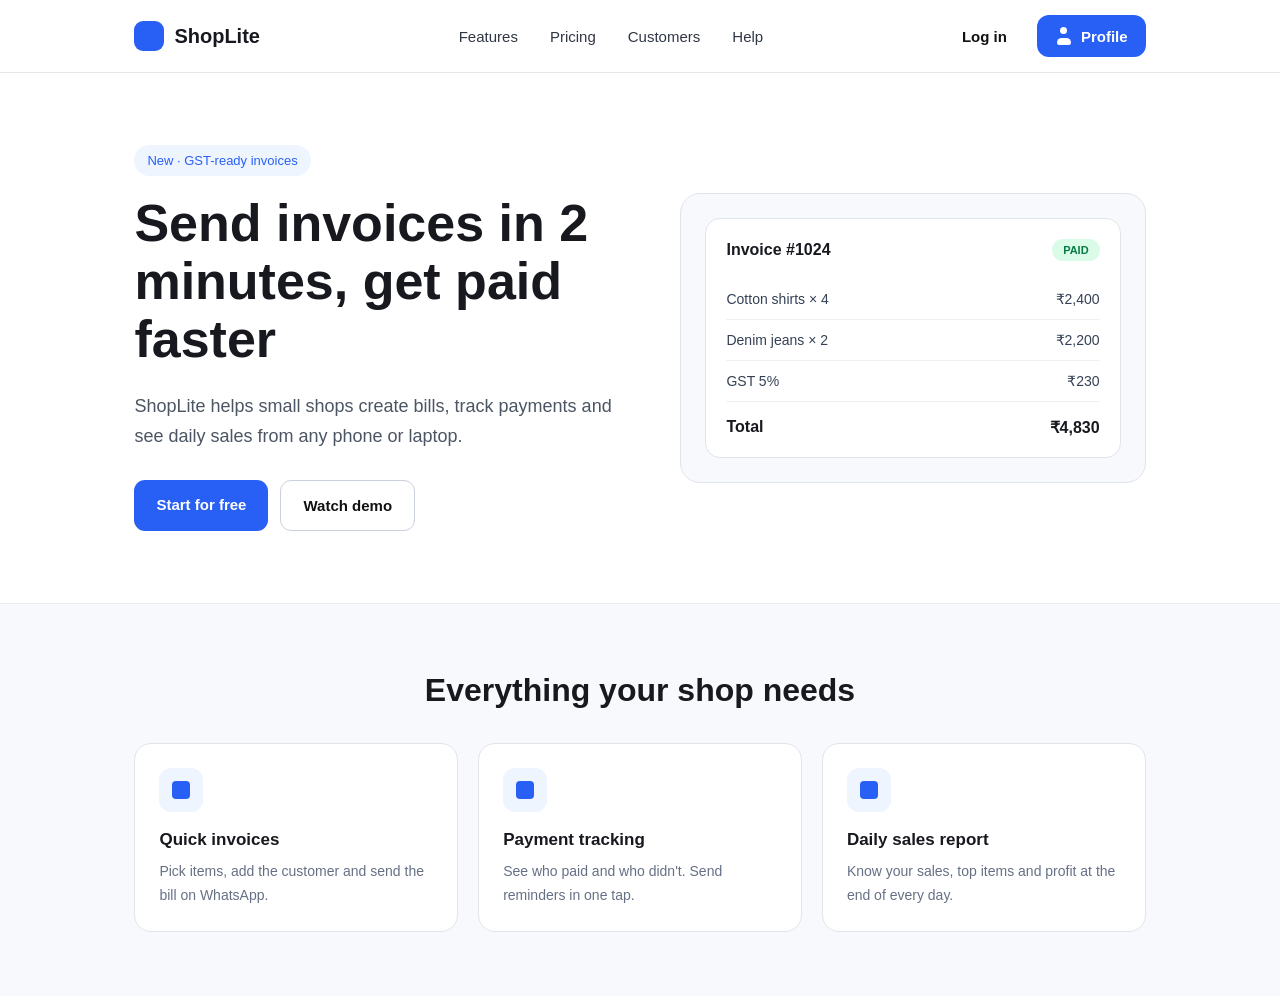
==== dash_board.html @ 72226149 "Add files via upload" ====
<!DOCTYPE html>
<html lang="en">
<head>
    <meta charset="UTF-8">
    <meta name="viewport" content="width=device-width, initial-scale=1.0">

    <title>ShopLite Dashboard</title>

    <link rel="stylesheet" href="dash_board.css">
</head>

<body>

    <!-- Navigation -->
    <header class="navbar">

        <div class="navbar-content">

            <a href="dashboard_screen.html" class="brand">
                <div class="logo-box"></div>
                <span>ShopLite</span>
            </a>

            <nav class="navigation">
                <a href="#features">Features</a>
                <a href="#pricing">Pricing</a>
                <a href="#customers">Customers</a>
                <a href="#help">Help</a>
            </nav>

            <div class="nav-actions">
                <a href="index.html" class="login-link">
                    Log in
                </a>

                <a href="profile.html" class="profile-button">
                    <span class="profile-icon"></span>
                    Profile
                </a>
            </div>

        </div>

    </header>

    <!-- Main Dashboard -->
    <main>

        <!-- Hero Section -->
        <section class="hero">

            <div class="hero-content">

                <div class="hero-text">

                    <p class="announcement">
                        New · GST-ready invoices
                    </p>

                    <h1>
                        Send invoices in 2
                        minutes, get paid
                        faster
                    </h1>

                    <p class="description">
                        ShopLite helps small shops create bills,
                        track payments and see daily sales from
                        any phone or laptop.
                    </p>

                    <div class="hero-buttons">

                        <a href="login_screen.html" class="primary-button">
                            Start for free
                        </a>

                        <a href="#features" class="secondary-button">
                            Watch demo
                        </a>

                    </div>

                </div>

                <!-- Invoice Preview -->
                <div class="invoice-background">

                    <div class="invoice-card">

                        <div class="invoice-heading">

                            <h2>Invoice #1024</h2>

                            <span class="paid-label">
                                PAID
                            </span>

                        </div>

                        <div class="invoice-row">
                            <span>Cotton shirts × 4</span>
                            <span>₹2,400</span>
                        </div>

                        <div class="invoice-row">
                            <span>Denim jeans × 2</span>
                            <span>₹2,200</span>
                        </div>

                        <div class="invoice-row">
                            <span>GST 5%</span>
                            <span>₹230</span>
                        </div>

                        <div class="invoice-total">
                            <strong>Total</strong>
                            <strong>₹4,830</strong>
                        </div>

                    </div>

                </div>

            </div>

        </section>

        <!-- Features Section -->
        <section class="features-section" id="features">

            <div class="features-content">

                <h2>Everything your shop needs</h2>

                <div class="feature-cards">

                    <div class="feature-card">

                        <div class="feature-icon">
                            <div class="small-icon"></div>
                        </div>

                        <h3>Quick invoices</h3>

                        <p>
                            Pick items, add the customer and send the
                            bill on WhatsApp.
                        </p>

                    </div>

                    <div class="feature-card">

                        <div class="feature-icon">
                            <div class="small-icon"></div>
                        </div>

                        <h3>Payment tracking</h3>

                        <p>
                            See who paid and who didn't. Send
                            reminders in one tap.
                        </p>

                    </div>

                    <div class="feature-card">

                        <div class="feature-icon">
                            <div class="small-icon"></div>
                        </div>

                        <h3>Daily sales report</h3>

                        <p>
                            Know your sales, top items and profit
                            at the end of every day.
                        </p>

                    </div>

                </div>

            </div>

        </section>

    </main>

</body>
</html>
---- dash_board.css ----
* {
    margin: 0;
    padding: 0;
    box-sizing: border-box;
}

body {
    font-family: Arial, sans-serif;
    color: #17191f;
}

/* Navigation */

.navbar {
    width: 100%;
    height: 73px;
    border-bottom: 1px solid #e5e7eb;
    background-color: white;
}

.navbar-content {
    width: 79%;
    height: 100%;
    margin: auto;
    display: flex;
    align-items: center;
    justify-content: space-between;
}

.brand {
    display: flex;
    align-items: center;
    text-decoration: none;
    color: #17191f;
    font-size: 20px;
    font-weight: bold;
}

.logo-box {
    width: 30px;
    height: 30px;
    background-color: #2860f5;
    border-radius: 9px;
    margin-right: 10px;
}

.navigation {
    display: flex;
    gap: 32px;
}

.navigation a {
    text-decoration: none;
    color: #303744;
    font-size: 15px;
}

.nav-actions {
    display: flex;
    align-items: center;
    gap: 30px;
}

.login-link {
    text-decoration: none;
    color: #111111;
    font-size: 15px;
    font-weight: bold;
}

.profile-button {
    display: flex;
    align-items: center;
    gap: 8px;
    padding: 12px 18px;
    background-color: #2860f5;
    color: white;
    text-decoration: none;
    border-radius: 12px;
    font-size: 15px;
    font-weight: bold;
}

/* Profile Icon */

.profile-icon {
    width: 18px;
    height: 18px;
    position: relative;
    display: inline-block;
}

.profile-icon::before {
    content: "";
    width: 7px;
    height: 7px;
    background-color: white;
    border-radius: 50%;
    position: absolute;
    top: 0;
    left: 5px;
}

.profile-icon::after {
    content: "";
    width: 14px;
    height: 7px;
    background-color: white;
    border-radius: 8px 8px 4px 4px;
    position: absolute;
    bottom: 0;
    left: 2px;
}

/* Hero Section */

.hero {
    background-color: white;
    padding: 72px 0;
}

.hero-content {
    width: 79%;
    margin: auto;
    display: flex;
    align-items: center;
    justify-content: space-between;
    gap: 40px;
}

.hero-text {
    width: 50%;
}

.announcement {
    display: inline-block;
    background-color: #eef5ff;
    color: #2860f5;
    padding: 8px 13px;
    border-radius: 20px;
    font-size: 13px;
    margin-bottom: 18px;
}

.hero-text h1 {
    font-size: 52px;
    line-height: 1.12;
    margin-bottom: 22px;
}

.description {
    font-size: 18px;
    line-height: 1.7;
    color: #4b5563;
    margin-bottom: 28px;
}

.hero-buttons {
    display: flex;
    gap: 12px;
}

.primary-button {
    display: inline-block;
    background-color: #2860f5;
    color: white;
    padding: 16px 22px;
    border-radius: 11px;
    text-decoration: none;
    font-size: 15px;
    font-weight: bold;
}

.secondary-button {
    display: inline-block;
    background-color: white;
    color: #111111;
    padding: 16px 22px;
    border: 1px solid #cbd1dc;
    border-radius: 11px;
    text-decoration: none;
    font-size: 15px;
    font-weight: bold;
}

/* Invoice Preview */

.invoice-background {
    width: 46%;
    background-color: #f7f9fc;
    border: 1px solid #e0e4eb;
    border-radius: 20px;
    padding: 24px;
}

.invoice-card {
    background-color: white;
    border: 1px solid #e0e4eb;
    border-radius: 15px;
    padding: 20px;
}

.invoice-heading {
    display: flex;
    align-items: center;
    justify-content: space-between;
    margin-bottom: 18px;
}

.invoice-heading h2 {
    font-size: 16px;
}

.paid-label {
    background-color: #d9fbe7;
    color: #087b45;
    padding: 5px 11px;
    border-radius: 15px;
    font-size: 11px;
    font-weight: bold;
}

.invoice-row {
    display: flex;
    justify-content: space-between;
    padding: 12px 0;
    border-bottom: 1px solid #edf0f4;
    color: #344054;
    font-size: 14px;
}

.invoice-total {
    display: flex;
    justify-content: space-between;
    padding-top: 16px;
    font-size: 16px;
}

/* Features Section */

.features-section {
    background-color: #f7f9fc;
    border-top: 1px solid #e8ebf0;
    padding: 68px 0 64px;
}

.features-content {
    width: 79%;
    margin: auto;
}

.features-content h2 {
    text-align: center;
    font-size: 32px;
    margin-bottom: 34px;
}

.feature-cards {
    display: flex;
    gap: 20px;
}

.feature-card {
    width: 33.33%;
    background-color: white;
    border: 1px solid #e0e4eb;
    border-radius: 17px;
    padding: 24px;
}

.feature-icon {
    width: 44px;
    height: 44px;
    background-color: #eef5ff;
    border-radius: 12px;
    display: flex;
    align-items: center;
    justify-content: center;
    margin-bottom: 18px;
}

.small-icon {
    width: 18px;
    height: 18px;
    background-color: #2860f5;
    border-radius: 4px;
}

.feature-card h3 {
    font-size: 17px;
    margin-bottom: 10px;
}

.feature-card p {
    font-size: 14px;
    line-height: 1.7;
    color: #667085;
}

/* Small Screen */

@media (max-width: 700px) {

    .navbar {
        height: auto;
        padding: 20px 0;
    }

    .navbar-content {
        width: 90%;
        flex-direction: column;
        gap: 20px;
    }

    .navigation {
        gap: 15px;
        flex-wrap: wrap;
        justify-content: center;
    }

    .nav-actions {
        gap: 20px;
    }

    .hero-content {
        width: 90%;
        flex-direction: column;
    }

    .hero-text {
        width: 100%;
    }

    .hero-text h1 {
        font-size: 38px;
    }

    .invoice-background {
        width: 100%;
    }

    .features-content {
        width: 90%;
    }

    .feature-cards {
        flex-direction: column;
    }

    .feature-card {
        width: 100%;
    }

}
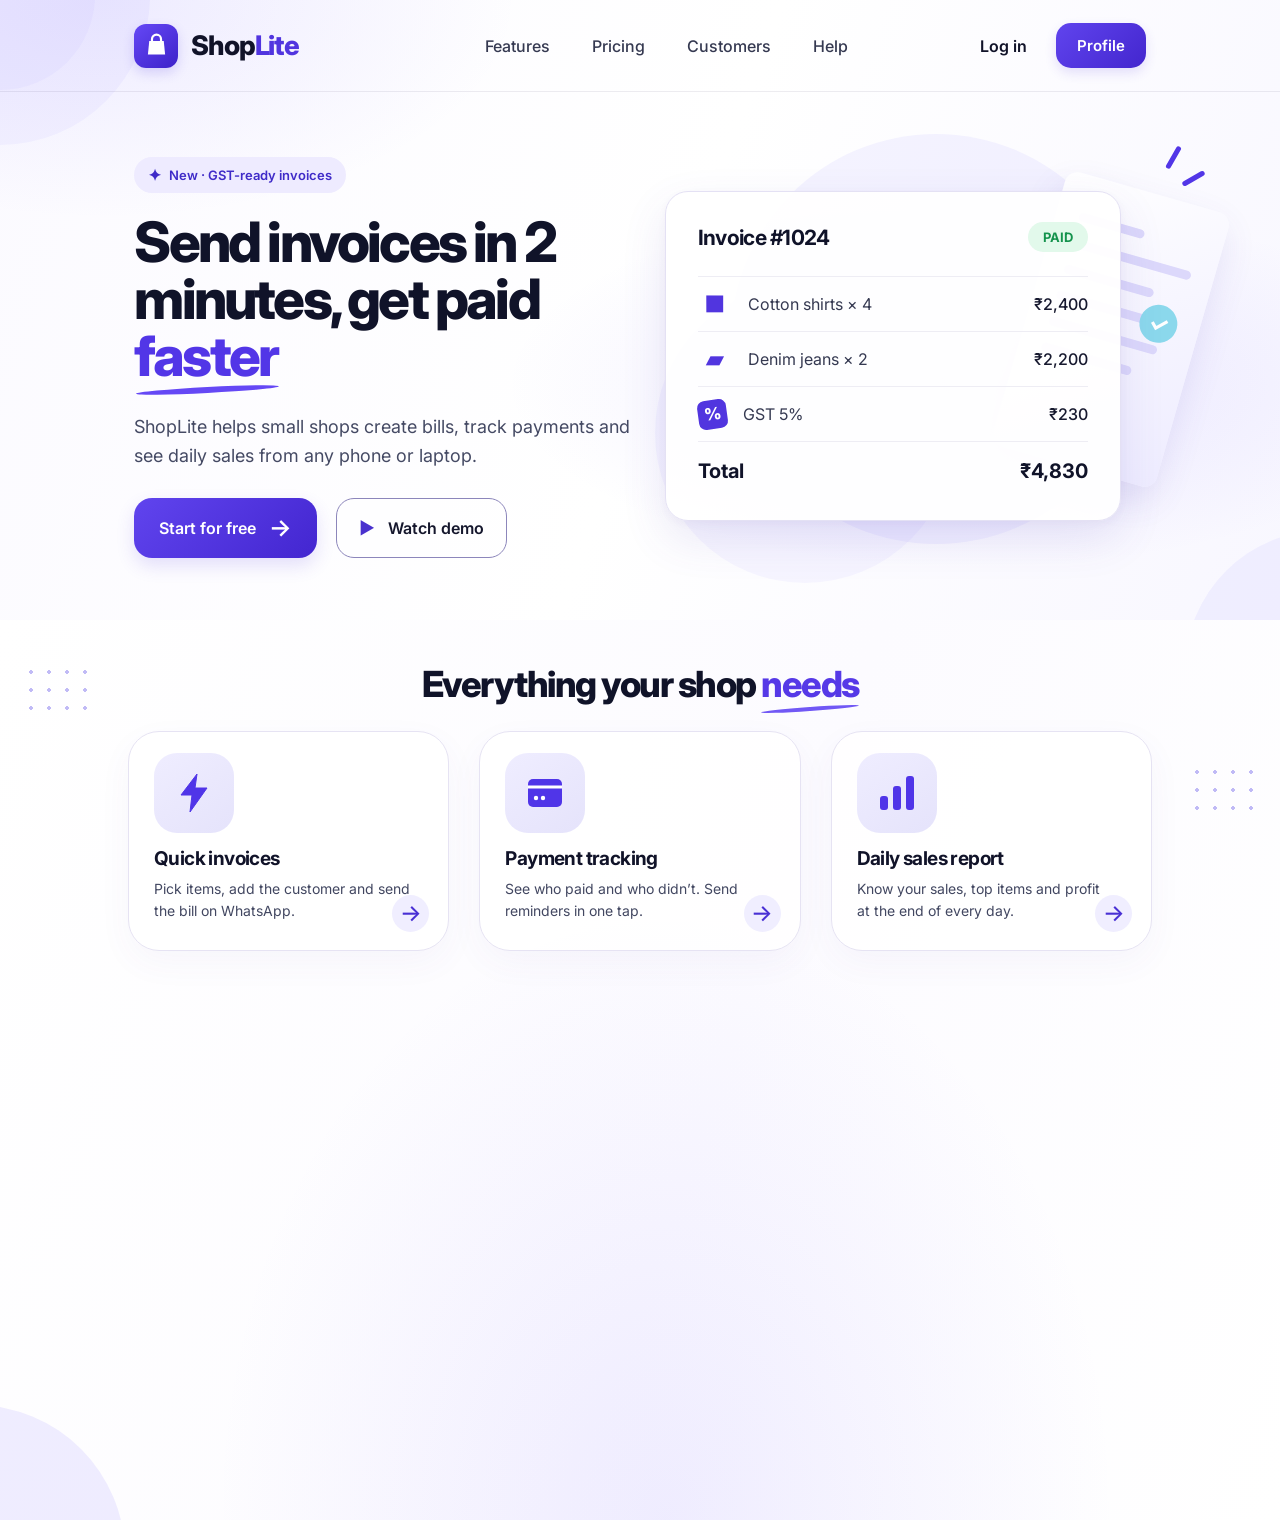
==== commit 5b0e8bf2: "ui enhancement" ====
--- a/dash_board.html
+++ b/dash_board.html
@@ -2,192 +2,223 @@
 <!DOCTYPE html>
 <html lang="en">
 <head>
-    <meta charset="UTF-8">
-    <meta name="viewport" content="width=device-width, initial-scale=1.0">
-
-    <title>ShopLite Dashboard</title>
-
-    <link rel="stylesheet" href="dash_board.css">
+  <meta charset="UTF-8">
+  <meta name="viewport" content="width=device-width, initial-scale=1.0">
+  <title>ShopLite - Simple Billing for Every Shop</title>
+  <link rel="stylesheet" href="dash_board.css">
+  <link rel="preconnect" href="https://fonts.googleapis.com">
+  <link rel="preconnect" href="https://fonts.gstatic.com" crossorigin>
+  <link href="https://fonts.googleapis.com/css2?family=Inter:wght@400;500;600;700;800&display=swap" rel="stylesheet">
 </head>
 
 <body>
 
-    <!-- Navigation -->
-    <header class="navbar">
-
-        <div class="navbar-content">
-
-            <a href="dashboard_screen.html" class="brand">
-                <div class="logo-box"></div>
-                <span>ShopLite</span>
+  <main class="page">
+
+    <!-- FIRST SECTION: NAVBAR + HERO -->
+    <section class="hero-section">
+
+      <header class="navbar">
+        <a href="#" class="logo">
+          <span class="logo-icon">
+            <svg viewBox="0 0 32 32" fill="none">
+              <path d="M8 11h16l1.5 15h-19L8 11Z" fill="white"/>
+              <path d="M11 12V9a5 5 0 0 1 10 0v3"
+                    stroke="white" stroke-width="2.4" stroke-linecap="round"/>
+            </svg>
+          </span>
+          <span class="logo-name">Shop<span>Lite</span></span>
+        </a>
+
+        <nav class="nav-links">
+          <a href="#features">Features</a>
+          <a href="#">Pricing</a>
+          <a href="#">Customers</a>
+          <a href="#">Help</a>
+        </nav>
+
+        <div class="nav-actions">
+          <a href="index.html" class="login-link">Log in</a>
+          <a href="profile.html" class="get-started">Profile</a>
+        </div>
+      </header>
+
+      <div class="hero-content">
+
+        <div class="hero-left">
+          <div class="announcement">
+            <span>✦</span>
+            New · GST-ready invoices
+          </div>
+
+          <h1>
+            Send invoices in 2<br>
+            minutes, get paid<br>
+            <span class="highlight-word">faster</span>
+          </h1>
+
+          <p class="hero-description">
+            ShopLite helps small shops create bills, track payments and see
+            daily sales from any phone or laptop.
+          </p>
+
+          <div class="hero-buttons">
+            <a href="#" class="primary-button">
+              Start for free
+              <span class="arrow">→</span>
             </a>
 
-            <nav class="navigation">
-                <a href="#features">Features</a>
-                <a href="#pricing">Pricing</a>
-                <a href="#customers">Customers</a>
-                <a href="#help">Help</a>
-            </nav>
-
-            <div class="nav-actions">
-                <a href="index.html" class="login-link">
-                    Log in
-                </a>
-
-                <a href="profile.html" class="profile-button">
-                    <span class="profile-icon"></span>
-                    Profile
-                </a>
-            </div>
-
-        </div>
-
-    </header>
-
-    <!-- Main Dashboard -->
-    <main>
-
-        <!-- Hero Section -->
-        <section class="hero">
-
-            <div class="hero-content">
-
-                <div class="hero-text">
-
-                    <p class="announcement">
-                        New · GST-ready invoices
-                    </p>
-
-                    <h1>
-                        Send invoices in 2
-                        minutes, get paid
-                        faster
-                    </h1>
-
-                    <p class="description">
-                        ShopLite helps small shops create bills,
-                        track payments and see daily sales from
-                        any phone or laptop.
-                    </p>
-
-                    <div class="hero-buttons">
-
-                        <a href="login_screen.html" class="primary-button">
-                            Start for free
-                        </a>
-
-                        <a href="#features" class="secondary-button">
-                            Watch demo
-                        </a>
-
-                    </div>
-
-                </div>
-
-                <!-- Invoice Preview -->
-                <div class="invoice-background">
-
-                    <div class="invoice-card">
-
-                        <div class="invoice-heading">
-
-                            <h2>Invoice #1024</h2>
-
-                            <span class="paid-label">
-                                PAID
-                            </span>
-
-                        </div>
-
-                        <div class="invoice-row">
-                            <span>Cotton shirts × 4</span>
-                            <span>₹2,400</span>
-                        </div>
-
-                        <div class="invoice-row">
-                            <span>Denim jeans × 2</span>
-                            <span>₹2,200</span>
-                        </div>
-
-                        <div class="invoice-row">
-                            <span>GST 5%</span>
-                            <span>₹230</span>
-                        </div>
-
-                        <div class="invoice-total">
-                            <strong>Total</strong>
-                            <strong>₹4,830</strong>
-                        </div>
-
-                    </div>
-
-                </div>
-
-            </div>
-
-        </section>
-
-        <!-- Features Section -->
-        <section class="features-section" id="features">
-
-            <div class="features-content">
-
-                <h2>Everything your shop needs</h2>
-
-                <div class="feature-cards">
-
-                    <div class="feature-card">
-
-                        <div class="feature-icon">
-                            <div class="small-icon"></div>
-                        </div>
-
-                        <h3>Quick invoices</h3>
-
-                        <p>
-                            Pick items, add the customer and send the
-                            bill on WhatsApp.
-                        </p>
-
-                    </div>
-
-                    <div class="feature-card">
-
-                        <div class="feature-icon">
-                            <div class="small-icon"></div>
-                        </div>
-
-                        <h3>Payment tracking</h3>
-
-                        <p>
-                            See who paid and who didn't. Send
-                            reminders in one tap.
-                        </p>
-
-                    </div>
-
-                    <div class="feature-card">
-
-                        <div class="feature-icon">
-                            <div class="small-icon"></div>
-                        </div>
-
-                        <h3>Daily sales report</h3>
-
-                        <p>
-                            Know your sales, top items and profit
-                            at the end of every day.
-                        </p>
-
-                    </div>
-
-                </div>
-
-            </div>
-
-        </section>
-
-    </main>
+            <a href="#" class="secondary-button">
+              <span class="play-icon">▶</span>
+              Watch demo
+            </a>
+          </div>
+        </div>
+
+        <!-- INVOICE ILLUSTRATION -->
+        <div class="hero-visual">
+
+          <div class="visual-orb orb-one"></div>
+          <div class="visual-orb orb-two"></div>
+
+          <div class="invoice-card">
+
+            <div class="invoice-header">
+              <h2>Invoice #1024</h2>
+              <span class="paid-label">PAID</span>
+            </div>
+
+            <div class="invoice-row">
+              <span class="item-icon shirt-icon">◆</span>
+              <span class="item-name">Cotton shirts × 4</span>
+              <span class="item-price">₹2,400</span>
+            </div>
+
+            <div class="invoice-row">
+              <span class="item-icon jeans-icon">▰</span>
+              <span class="item-name">Denim jeans × 2</span>
+              <span class="item-price">₹2,200</span>
+            </div>
+
+            <div class="invoice-row">
+              <span class="item-icon gst-icon">%</span>
+              <span class="item-name">GST 5%</span>
+              <span class="item-price">₹230</span>
+            </div>
+
+            <div class="invoice-total">
+              <strong>Total</strong>
+              <strong>₹4,830</strong>
+            </div>
+
+          </div>
+
+          <div class="floating-invoice">
+            <div class="paper-line line-short"></div>
+            <div class="paper-line"></div>
+            <div class="paper-line line-medium"></div>
+            <div class="paper-line"></div>
+            <div class="paper-line line-long"></div>
+            <div class="paper-line line-medium"></div>
+            <div class="check-circle">✓</div>
+          </div>
+
+          <div class="spark spark-one"></div>
+          <div class="spark spark-two"></div>
+
+        </div>
+      </div>
+
+      <div class="hero-decoration hero-decoration-left"></div>
+      <div class="hero-decoration hero-decoration-right"></div>
+
+    </section>
+
+
+    <!-- SECOND SECTION: FEATURES -->
+    <section class="features-section" id="features">
+
+      <div class="dot-pattern dots-left"></div>
+      <div class="dot-pattern dots-right"></div>
+      <div class="bottom-decoration"></div>
+
+      <div class="features-container">
+
+        <h2 class="features-heading">
+          Everything your shop <span>needs</span>
+        </h2>
+
+        <div class="feature-cards">
+
+          <!-- CARD 1 -->
+          <article class="feature-card">
+            <div class="feature-icon">
+              <svg viewBox="0 0 48 48" fill="none">
+                <path d="M27 5L11 26h11l-2 17 17-24H25l2-14Z"
+                      fill="#5035E8" stroke="#5035E8"
+                      stroke-linejoin="round"/>
+              </svg>
+            </div>
+
+            <h3>Quick invoices</h3>
+            <p>
+              Pick items, add the customer and send the
+              bill on WhatsApp.
+            </p>
+
+            <a href="#" class="card-arrow">→</a>
+          </article>
+
+
+          <!-- CARD 2 -->
+          <article class="feature-card">
+            <div class="feature-icon">
+              <svg viewBox="0 0 48 48" fill="none">
+                <rect x="7" y="10" width="34" height="28" rx="5"
+                      fill="#5035E8"/>
+                <path d="M7 18h34" stroke="white" stroke-width="3"/>
+                <circle cx="15" cy="29" r="2.2" fill="white"/>
+                <circle cx="22" cy="29" r="2.2" fill="white"/>
+              </svg>
+            </div>
+
+            <h3>Payment tracking</h3>
+            <p>
+              See who paid and who didn’t. Send
+              reminders in one tap.
+            </p>
+
+            <a href="#" class="card-arrow">→</a>
+          </article>
+
+
+          <!-- CARD 3 -->
+          <article class="feature-card">
+            <div class="feature-icon">
+              <svg viewBox="0 0 48 48" fill="none">
+                <rect x="7" y="27" width="8" height="14" rx="3"
+                      fill="#5035E8"/>
+                <rect x="20" y="17" width="8" height="24" rx="3"
+                      fill="#5035E8"/>
+                <rect x="33" y="7" width="8" height="34" rx="3"
+                      fill="#5035E8"/>
+              </svg>
+            </div>
+
+            <h3>Daily sales report</h3>
+            <p>
+              Know your sales, top items and profit at the
+              end of every day.
+            </p>
+
+            <a href="#" class="card-arrow">→</a>
+          </article>
+
+        </div>
+      </div>
+    </section>
+
+  </main>
 
 </body>
 </html>
--- a/dash_board.css
+++ b/dash_board.css
@@ -1,355 +1,833 @@
 
 * {
-    margin: 0;
-    padding: 0;
-    box-sizing: border-box;
+  margin: 0;
+  padding: 0;
+  box-sizing: border-box;
+}
+
+html {
+  scroll-behavior: smooth;
+  scroll-snap-type: y mandatory;
 }
 
 body {
-    font-family: Arial, sans-serif;
-    color: #17191f;
-}
-
-/* Navigation */
+  font-family: "Inter", sans-serif;
+  color: #101329;
+  background: #ffffff;
+  overflow-x: hidden;
+}
+
+a {
+  text-decoration: none;
+  color: inherit;
+}
+
+.page {
+  width: 100%;
+}
+
+/* =========================
+   FIRST SECTION
+========================= */
+
+.hero-section {
+  height: 620px;
+  min-height: 620px;
+  position: relative;
+  overflow: hidden;
+  scroll-snap-align: start;
+  background:
+    radial-gradient(ellipse at 76% 62%, rgba(112, 91, 255, 0.12), transparent 34%),
+    radial-gradient(ellipse at 8% 0%, rgba(113, 97, 255, 0.10), transparent 25%),
+    linear-gradient(110deg, #fbfaff 0%, #ffffff 52%, #f8f7ff 100%);
+}
+
+/* NAVBAR */
 
 .navbar {
-    width: 100%;
-    height: 73px;
-    border-bottom: 1px solid #e5e7eb;
-    background-color: white;
-}
-
-.navbar-content {
-    width: 79%;
-    height: 100%;
-    margin: auto;
+  width: 100%;
+  height: 92px;
+  padding: 0 10.5%;
+  display: flex;
+  align-items: center;
+  justify-content: space-between;
+  border-bottom: 1px solid rgba(26, 24, 66, 0.08);
+  position: relative;
+  z-index: 5;
+}
+
+.logo {
+  display: flex;
+  align-items: center;
+  gap: 13px;
+}
+
+.logo-icon {
+  width: 44px;
+  height: 44px;
+  border-radius: 12px;
+  background: linear-gradient(140deg, #6548f6, #3d22c9);
+  display: flex;
+  align-items: center;
+  justify-content: center;
+  box-shadow: 0 5px 12px rgba(78, 53, 221, 0.18);
+}
+
+.logo-icon svg {
+  width: 29px;
+  height: 29px;
+}
+
+.logo-name {
+  font-size: 27px;
+  font-weight: 800;
+  letter-spacing: -1.2px;
+  color: #111329;
+}
+
+.logo-name span {
+  color: #5135df;
+}
+
+.nav-links {
+  display: flex;
+  align-items: center;
+  gap: 42px;
+  margin-left: 55px;
+}
+
+.nav-links a {
+  color: #353951;
+  font-size: 16px;
+  font-weight: 500;
+  transition: color 0.2s ease;
+}
+
+.nav-links a:hover {
+  color: #5035e8;
+}
+
+.nav-actions {
+  display: flex;
+  align-items: center;
+  gap: 29px;
+}
+
+.login-link {
+  font-size: 16px;
+  font-weight: 600;
+  color: #111329;
+}
+
+.get-started {
+  background: linear-gradient(135deg, #6044ee, #4326ce);
+  color: #ffffff;
+  padding: 13px 21px;
+  border-radius: 15px;
+  font-size: 15px;
+  font-weight: 600;
+  box-shadow: 0 5px 12px rgba(78, 53, 221, 0.14);
+}
+
+/* HERO CONTENT */
+
+.hero-content {
+  width: 79%;
+  max-width: 1192px;
+  height: 528px;
+  margin: 0 auto;
+  display: grid;
+  grid-template-columns: 1fr 1fr;
+  align-items: center;
+  position: relative;
+  z-index: 2;
+}
+
+.hero-left {
+  padding-top: 3px;
+  position: relative;
+  z-index: 3;
+}
+
+.announcement {
+  display: inline-flex;
+  align-items: center;
+  gap: 8px;
+  background: #eeebff;
+  color: #3f2bc8;
+  padding: 8px 14px;
+  border-radius: 30px;
+  font-size: 13px;
+  font-weight: 600;
+  margin-bottom: 21px;
+}
+
+.announcement span {
+  font-size: 16px;
+}
+
+.hero-left h1 {
+  font-size: clamp(42px, 4.35vw, 64px);
+  line-height: 1.02;
+  font-weight: 800;
+  letter-spacing: -2.8px;
+  color: #101329;
+}
+
+.highlight-word {
+  color: #5236e7;
+  position: relative;
+  display: inline-block;
+}
+
+.highlight-word::after {
+  content: "";
+  position: absolute;
+  left: 2px;
+  bottom: -8px;
+  width: 100%;
+  height: 6px;
+  border-radius: 100%;
+  background: #6548f5;
+  transform: rotate(-3deg);
+}
+
+.hero-description {
+  max-width: 565px;
+  color: #454a64;
+  font-size: 18px;
+  line-height: 1.65;
+  margin-top: 27px;
+}
+
+.hero-buttons {
+  display: flex;
+  align-items: center;
+  gap: 19px;
+  margin-top: 27px;
+}
+
+.primary-button,
+.secondary-button {
+  height: 60px;
+  display: inline-flex;
+  align-items: center;
+  justify-content: center;
+  gap: 13px;
+  border-radius: 18px;
+  font-size: 16px;
+  font-weight: 600;
+}
+
+.primary-button {
+  padding: 0 25px;
+  color: #ffffff;
+  background: linear-gradient(135deg, #6044ee, #4326d0);
+  box-shadow: 0 8px 18px rgba(78, 53, 221, 0.15);
+}
+
+.primary-button .arrow {
+  font-size: 24px;
+  line-height: 1;
+}
+
+.secondary-button {
+  padding: 0 22px;
+  color: #15172d;
+  background: rgba(255, 255, 255, 0.72);
+  border: 1.5px solid #8c86bb;
+}
+
+.play-icon {
+  color: #4931ce;
+  font-size: 17px;
+}
+
+/* INVOICE VISUAL */
+
+.hero-visual {
+  height: 100%;
+  position: relative;
+  display: flex;
+  align-items: center;
+  justify-content: center;
+}
+
+.visual-orb {
+  position: absolute;
+  border-radius: 50%;
+  background: rgba(119, 102, 255, 0.07);
+}
+
+.orb-one {
+  width: 410px;
+  height: 410px;
+  right: 1%;
+  top: 8%;
+}
+
+.orb-two {
+  width: 300px;
+  height: 300px;
+  left: 3%;
+  bottom: 7%;
+  background: rgba(128, 113, 255, 0.06);
+}
+
+.invoice-card {
+  width: min(100%, 456px);
+  min-height: 330px;
+  background: rgba(255, 255, 255, 0.96);
+  border: 1px solid #e4e1f4;
+  border-radius: 23px;
+  padding: 30px 32px 22px;
+  position: relative;
+  z-index: 3;
+  box-shadow:
+    0 18px 45px rgba(91, 75, 180, 0.12),
+    0 3px 8px rgba(68, 56, 140, 0.04);
+}
+
+.invoice-header {
+  display: flex;
+  align-items: center;
+  justify-content: space-between;
+  padding-bottom: 24px;
+  border-bottom: 1px solid #eeedf4;
+}
+
+.invoice-header h2 {
+  font-size: 21px;
+  font-weight: 700;
+  letter-spacing: -0.7px;
+}
+
+.paid-label {
+  padding: 7px 15px;
+  border-radius: 30px;
+  color: #14934d;
+  background: #e2f9eb;
+  font-size: 13px;
+  font-weight: 700;
+}
+
+.invoice-row {
+  height: 55px;
+  display: flex;
+  align-items: center;
+  gap: 16px;
+  border-bottom: 1px solid #eeedf4;
+  font-size: 16px;
+}
+
+.item-icon {
+  width: 34px;
+  color: #5135df;
+  font-size: 25px;
+  font-weight: 800;
+  text-align: center;
+}
+
+.shirt-icon {
+  transform: rotate(45deg);
+}
+
+.jeans-icon {
+  font-size: 22px;
+}
+
+.gst-icon {
+  width: 29px;
+  height: 29px;
+  line-height: 29px;
+  color: #ffffff;
+  background: #5135df;
+  border-radius: 7px;
+  font-size: 17px;
+  transform: rotate(-8deg);
+}
+
+.item-name {
+  color: #353951;
+  flex: 1;
+  white-space: nowrap;
+}
+
+.item-price {
+  color: #17192f;
+  font-weight: 500;
+  white-space: nowrap;
+}
+
+.invoice-total {
+  display: flex;
+  align-items: center;
+  justify-content: space-between;
+  padding-top: 17px;
+  font-size: 20px;
+}
+
+/* FLOATING PAPER */
+
+.floating-invoice {
+  width: 170px;
+  height: 285px;
+  position: absolute;
+  right: -10%;
+  top: 18%;
+  z-index: 1;
+  border-radius: 13px;
+  padding: 38px 23px;
+  background: linear-gradient(145deg, #ffffff, #eeecff);
+  box-shadow: 0 15px 35px rgba(91, 75, 180, 0.12);
+  transform: rotate(16deg);
+}
+
+.paper-line {
+  height: 9px;
+  width: 100%;
+  border-radius: 10px;
+  background: #dcd8fb;
+  margin-bottom: 18px;
+}
+
+.line-short {
+  width: 55%;
+}
+
+.line-medium {
+  width: 75%;
+}
+
+.line-long {
+  width: 90%;
+}
+
+.check-circle {
+  position: absolute;
+  right: 22px;
+  top: 105px;
+  width: 38px;
+  height: 38px;
+  border-radius: 50%;
+  display: grid;
+  place-items: center;
+  background: #8bd8ec;
+  color: #ffffff;
+  font-size: 23px;
+  font-weight: 700;
+}
+
+.spark {
+  width: 25px;
+  height: 5px;
+  border-radius: 10px;
+  background: #5236e7;
+  position: absolute;
+  right: -8%;
+  top: 12%;
+  transform: rotate(-60deg);
+  z-index: 4;
+}
+
+.spark-two {
+  right: -12%;
+  top: 16%;
+  transform: rotate(-30deg);
+}
+
+/* BACKGROUND DECORATIONS */
+
+.hero-decoration {
+  position: absolute;
+  border-radius: 50%;
+  pointer-events: none;
+}
+
+.hero-decoration-left {
+  width: 190px;
+  height: 190px;
+  left: -95px;
+  top: -100px;
+  background: rgba(117, 101, 255, 0.10);
+  box-shadow: 0 0 0 55px rgba(117, 101, 255, 0.06);
+}
+
+.hero-decoration-right {
+  width: 280px;
+  height: 280px;
+  right: -185px;
+  bottom: -190px;
+  background: rgba(117, 101, 255, 0.07);
+}
+
+
+/* =========================
+   FEATURES SECTION
+========================= */
+
+.features-section {
+  min-height: 100vh;
+  position: relative;
+  overflow: hidden;
+  background:
+    radial-gradient(ellipse at 52% 100%, rgba(118, 99, 255, 0.10), transparent 48%),
+    linear-gradient(110deg, #ffffff, #fcfbff 55%, #ffffff);
+  scroll-snap-align: start;
+  padding: 43px 0 70px;
+}
+
+.features-container {
+  width: 80%;
+  max-width: 1208px;
+  margin: 0 auto;
+  position: relative;
+  z-index: 2;
+}
+
+.features-heading {
+  text-align: center;
+  color: #101329;
+  font-size: 36px;
+  line-height: 1.2;
+  font-weight: 800;
+  letter-spacing: -1.5px;
+  margin-bottom: 25px;
+}
+
+.features-heading span {
+  color: #5639e7;
+  position: relative;
+  display: inline-block;
+}
+
+.features-heading span::after {
+  content: "";
+  position: absolute;
+  width: 100%;
+  height: 4px;
+  left: 0;
+  bottom: -5px;
+  border-radius: 100%;
+  background: #7158f5;
+  transform: rotate(-4deg);
+}
+
+.feature-cards {
+  display: grid;
+  grid-template-columns: repeat(3, 1fr);
+  gap: 30px;
+}
+
+.feature-card {
+  min-height: 215px;
+  position: relative;
+  padding: 21px 25px 28px;
+  border: 1px solid #e6e3f3;
+  border-radius: 31px;
+  background: rgba(255, 255, 255, 0.88);
+  box-shadow: 0 12px 35px rgba(90, 76, 170, 0.045);
+  transition: transform 0.25s ease, box-shadow 0.25s ease;
+}
+
+.feature-card:hover {
+  transform: translateY(-5px);
+  box-shadow: 0 16px 38px rgba(90, 76, 170, 0.10);
+}
+
+.feature-icon {
+  width: 80px;
+  height: 80px;
+  border-radius: 23px;
+  display: flex;
+  align-items: center;
+  justify-content: center;
+  background: linear-gradient(145deg, #efedff, #e5e3fb);
+  margin-bottom: 14px;
+}
+
+.feature-icon svg {
+  width: 48px;
+  height: 48px;
+}
+
+.feature-card h3 {
+  font-size: 19px;
+  font-weight: 700;
+  letter-spacing: -0.6px;
+  color: #111329;
+  margin-bottom: 8px;
+}
+
+.feature-card p {
+  max-width: 330px;
+  font-size: 14px;
+  line-height: 1.55;
+  color: #424761;
+  padding-right: 12px;
+}
+
+.card-arrow {
+  position: absolute;
+  right: 19px;
+  bottom: 18px;
+  width: 37px;
+  height: 37px;
+  border-radius: 50%;
+  background: #f0eeff;
+  color: #4930d4;
+  display: grid;
+  place-items: center;
+  font-size: 23px;
+  font-weight: 500;
+}
+
+/* DOTS + CORNER SHAPES */
+
+.dot-pattern {
+  position: absolute;
+  width: 70px;
+  height: 60px;
+  opacity: 0.55;
+  background-image: radial-gradient(#8e83ef 2px, transparent 2px);
+  background-size: 18px 18px;
+}
+
+.dots-left {
+  top: 43px;
+  left: 22px;
+}
+
+.dots-right {
+  top: 143px;
+  right: 22px;
+}
+
+.bottom-decoration {
+  position: absolute;
+  width: 300px;
+  height: 300px;
+  left: -175px;
+  bottom: -185px;
+  border-radius: 50%;
+  background: rgba(113, 91, 255, 0.10);
+}
+
+
+/* =========================
+   RESPONSIVE
+========================= */
+
+@media (max-width: 1100px) {
+  .navbar {
+    padding: 0 6%;
+  }
+
+  .hero-content {
+    width: 88%;
+  }
+
+  .hero-left h1 {
+    font-size: clamp(38px, 5vw, 52px);
+    letter-spacing: -2px;
+  }
+
+  .hero-description {
+    font-size: 16px;
+  }
+
+  .invoice-card {
+    padding: 25px 23px 20px;
+  }
+
+  .floating-invoice {
+    right: -5%;
+    opacity: 0.75;
+  }
+
+  .features-container {
+    width: 88%;
+  }
+
+  .feature-cards {
+    gap: 18px;
+  }
+
+  .feature-card {
+    padding: 19px;
+  }
+}
+
+@media (max-width: 760px) {
+  html {
+    scroll-snap-type: none;
+  }
+
+  .hero-section {
+    height: auto;
+    min-height: 0;
+  }
+
+  .navbar {
+    height: 75px;
+    padding: 0 6%;
+  }
+
+  .logo-icon {
+    width: 38px;
+    height: 38px;
+  }
+
+  .logo-name {
+    font-size: 23px;
+  }
+
+  .nav-links {
+    display: none;
+  }
+
+  .nav-actions {
+    gap: 13px;
+  }
+
+  .login-link {
+    font-size: 14px;
+  }
+
+  .get-started {
+    padding: 11px 14px;
+    font-size: 13px;
+    border-radius: 12px;
+  }
+
+  .hero-content {
+    width: 88%;
+    height: auto;
+    padding: 55px 0 45px;
     display: flex;
-    align-items: center;
-    justify-content: space-between;
-}
-
-.brand {
-    display: flex;
-    align-items: center;
-    text-decoration: none;
-    color: #17191f;
+    flex-direction: column;
+    align-items: stretch;
+    gap: 30px;
+  }
+
+  .hero-left h1 {
+    font-size: clamp(37px, 9vw, 52px);
+    line-height: 1.08;
+    letter-spacing: -1.8px;
+  }
+
+  .hero-description {
+    font-size: 15px;
+    margin-top: 23px;
+  }
+
+  .hero-buttons {
+    gap: 10px;
+    flex-wrap: wrap;
+  }
+
+  .primary-button,
+  .secondary-button {
+    height: 52px;
+    padding: 0 17px;
+    font-size: 14px;
+    border-radius: 14px;
+  }
+
+  .hero-visual {
+    min-height: 330px;
+  }
+
+  .invoice-card {
+    width: 92%;
+    min-height: 290px;
+    padding: 23px 18px 18px;
+  }
+
+  .invoice-header h2 {
+    font-size: 18px;
+  }
+
+  .invoice-row {
+    gap: 9px;
+    font-size: 13px;
+  }
+
+  .item-icon {
+    width: 26px;
     font-size: 20px;
-    font-weight: bold;
-}
-
-.logo-box {
-    width: 30px;
-    height: 30px;
-    background-color: #2860f5;
-    border-radius: 9px;
-    margin-right: 10px;
-}
-
-.navigation {
-    display: flex;
-    gap: 32px;
-}
-
-.navigation a {
-    text-decoration: none;
-    color: #303744;
-    font-size: 15px;
-}
-
-.nav-actions {
-    display: flex;
-    align-items: center;
-    gap: 30px;
-}
-
-.login-link {
-    text-decoration: none;
-    color: #111111;
-    font-size: 15px;
-    font-weight: bold;
-}
-
-.profile-button {
-    display: flex;
-    align-items: center;
-    gap: 8px;
-    padding: 12px 18px;
-    background-color: #2860f5;
-    color: white;
-    text-decoration: none;
-    border-radius: 12px;
-    font-size: 15px;
-    font-weight: bold;
-}
-
-/* Profile Icon */
-
-.profile-icon {
-    width: 18px;
-    height: 18px;
-    position: relative;
-    display: inline-block;
-}
-
-.profile-icon::before {
-    content: "";
-    width: 7px;
-    height: 7px;
-    background-color: white;
-    border-radius: 50%;
-    position: absolute;
-    top: 0;
-    left: 5px;
-}
-
-.profile-icon::after {
-    content: "";
-    width: 14px;
-    height: 7px;
-    background-color: white;
-    border-radius: 8px 8px 4px 4px;
-    position: absolute;
-    bottom: 0;
-    left: 2px;
-}
-
-/* Hero Section */
-
-.hero {
-    background-color: white;
-    padding: 72px 0;
-}
-
-.hero-content {
-    width: 79%;
-    margin: auto;
-    display: flex;
-    align-items: center;
-    justify-content: space-between;
-    gap: 40px;
-}
-
-.hero-text {
-    width: 50%;
-}
-
-.announcement {
-    display: inline-block;
-    background-color: #eef5ff;
-    color: #2860f5;
-    padding: 8px 13px;
-    border-radius: 20px;
-    font-size: 13px;
-    margin-bottom: 18px;
-}
-
-.hero-text h1 {
-    font-size: 52px;
-    line-height: 1.12;
-    margin-bottom: 22px;
-}
-
-.description {
+  }
+
+  .invoice-total {
     font-size: 18px;
-    line-height: 1.7;
-    color: #4b5563;
+  }
+
+  .floating-invoice {
+    width: 110px;
+    height: 190px;
+    right: -5%;
+    top: 15%;
+    padding: 25px 15px;
+    opacity: 0.45;
+  }
+
+  .paper-line {
+    height: 6px;
+    margin-bottom: 13px;
+  }
+
+  .check-circle {
+    width: 27px;
+    height: 27px;
+    font-size: 17px;
+    top: 75px;
+    right: 14px;
+  }
+
+  .features-section {
+    min-height: 100vh;
+    padding: 48px 0 55px;
+  }
+
+  .features-container {
+    width: 88%;
+  }
+
+  .features-heading {
+    font-size: 28px;
     margin-bottom: 28px;
-}
-
-.hero-buttons {
-    display: flex;
-    gap: 12px;
-}
-
-.primary-button {
-    display: inline-block;
-    background-color: #2860f5;
-    color: white;
-    padding: 16px 22px;
-    border-radius: 11px;
-    text-decoration: none;
-    font-size: 15px;
-    font-weight: bold;
-}
-
-.secondary-button {
-    display: inline-block;
-    background-color: white;
-    color: #111111;
-    padding: 16px 22px;
-    border: 1px solid #cbd1dc;
-    border-radius: 11px;
-    text-decoration: none;
-    font-size: 15px;
-    font-weight: bold;
-}
-
-/* Invoice Preview */
-
-.invoice-background {
-    width: 46%;
-    background-color: #f7f9fc;
-    border: 1px solid #e0e4eb;
-    border-radius: 20px;
-    padding: 24px;
-}
-
-.invoice-card {
-    background-color: white;
-    border: 1px solid #e0e4eb;
-    border-radius: 15px;
-    padding: 20px;
-}
-
-.invoice-heading {
-    display: flex;
-    align-items: center;
-    justify-content: space-between;
-    margin-bottom: 18px;
-}
-
-.invoice-heading h2 {
-    font-size: 16px;
-}
-
-.paid-label {
-    background-color: #d9fbe7;
-    color: #087b45;
-    padding: 5px 11px;
-    border-radius: 15px;
-    font-size: 11px;
-    font-weight: bold;
-}
-
-.invoice-row {
-    display: flex;
-    justify-content: space-between;
-    padding: 12px 0;
-    border-bottom: 1px solid #edf0f4;
-    color: #344054;
+  }
+
+  .feature-cards {
+    grid-template-columns: 1fr;
+    gap: 16px;
+  }
+
+  .feature-card {
+    min-height: 190px;
+    border-radius: 24px;
+  }
+
+  .feature-icon {
+    width: 65px;
+    height: 65px;
+    border-radius: 19px;
+  }
+
+  .feature-icon svg {
+    width: 40px;
+    height: 40px;
+  }
+
+  .feature-card h3 {
+    font-size: 18px;
+  }
+
+  .feature-card p {
     font-size: 14px;
-}
-
-.invoice-total {
-    display: flex;
-    justify-content: space-between;
-    padding-top: 16px;
-    font-size: 16px;
-}
-
-/* Features Section */
-
-.features-section {
-    background-color: #f7f9fc;
-    border-top: 1px solid #e8ebf0;
-    padding: 68px 0 64px;
-}
-
-.features-content {
-    width: 79%;
-    margin: auto;
-}
-
-.features-content h2 {
-    text-align: center;
-    font-size: 32px;
-    margin-bottom: 34px;
-}
-
-.feature-cards {
-    display: flex;
-    gap: 20px;
-}
-
-.feature-card {
-    width: 33.33%;
-    background-color: white;
-    border: 1px solid #e0e4eb;
-    border-radius: 17px;
-    padding: 24px;
-}
-
-.feature-icon {
-    width: 44px;
-    height: 44px;
-    background-color: #eef5ff;
-    border-radius: 12px;
-    display: flex;
-    align-items: center;
-    justify-content: center;
-    margin-bottom: 18px;
-}
-
-.small-icon {
-    width: 18px;
-    height: 18px;
-    background-color: #2860f5;
-    border-radius: 4px;
-}
-
-.feature-card h3 {
-    font-size: 17px;
-    margin-bottom: 10px;
-}
-
-.feature-card p {
-    font-size: 14px;
-    line-height: 1.7;
-    color: #667085;
-}
-
-/* Small Screen */
-
-@media (max-width: 700px) {
-
-    .navbar {
-        height: auto;
-        padding: 20px 0;
-    }
-
-    .navbar-content {
-        width: 90%;
-        flex-direction: column;
-        gap: 20px;
-    }
-
-    .navigation {
-        gap: 15px;
-        flex-wrap: wrap;
-        justify-content: center;
-    }
-
-    .nav-actions {
-        gap: 20px;
-    }
-
-    .hero-content {
-        width: 90%;
-        flex-direction: column;
-    }
-
-    .hero-text {
-        width: 100%;
-    }
-
-    .hero-text h1 {
-        font-size: 38px;
-    }
-
-    .invoice-background {
-        width: 100%;
-    }
-
-    .features-content {
-        width: 90%;
-    }
-
-    .feature-cards {
-        flex-direction: column;
-    }
-
-    .feature-card {
-        width: 100%;
-    }
-
-}
+  }
+
+  .dots-right {
+    display: none;
+  }
+}
